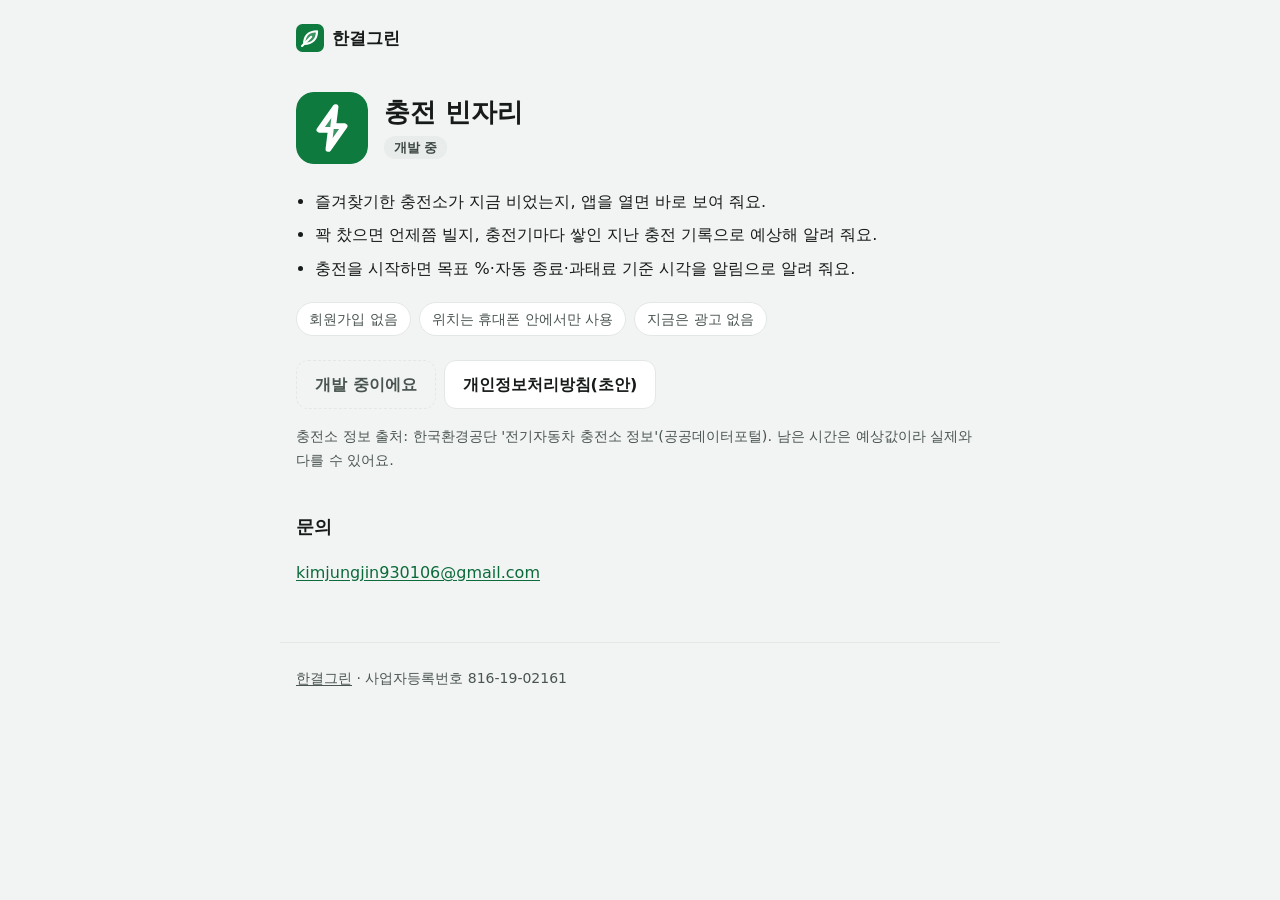
==== apps/ev/index.html @ 0e4de714 "한결그린 사이트 첫 게시: 앱 소개·개인정보처리방침·app-ads.txt 자리" ====
<!doctype html>
<html lang="ko">
<head>
<meta charset="utf-8">
<meta name="viewport" content="width=device-width, initial-scale=1">
<title>충전 빈자리 - 한결그린</title>
<meta name="description" content="충전 빈자리: 자주 가는 전기차 충전소가 지금 비었는지, 언제쯤 빌지 알려 주는 앱(개발 중).">
<meta name="format-detection" content="telephone=no">
<meta name="theme-color" content="#f2f4f3" media="(prefers-color-scheme: light)">
<meta name="theme-color" content="#0f1211" media="(prefers-color-scheme: dark)">
<link rel="icon" href="../../assets/favicon.svg" type="image/svg+xml">
<link rel="apple-touch-icon" href="../../assets/apple-touch-icon.png">
<link rel="stylesheet" href="../../assets/site.css">
</head>
<body>
<header class="site-head wrap">
  <a class="brand" href="../../">
    <svg viewBox="0 0 24 24" aria-hidden="true"><rect width="24" height="24" rx="5.5" fill="#0E7A3E"/><g fill="none" stroke="#fff" stroke-width="1.9" stroke-linecap="round" stroke-linejoin="round"><path d="M7 17C7 10.4 11 6.2 18 6.2C18 13 14 17 7 17z" fill="#fff" fill-opacity=".2"/><path d="M5.2 18.8L13 11"/></g></svg>
    한결그린
  </a>
</header>

<main class="wrap">
  <div class="app-head">
    <div class="app-icon"><svg viewBox="0 0 24 24" aria-hidden="true"><rect width="24" height="24" rx="5.5" fill="#0E7A3E"/><path d="M13.2 5L7.8 12.6h3.8L10.8 19l5.4-7.6h-3.8z" fill="#fff" fill-opacity=".2" stroke="#fff" stroke-width="1.9" stroke-linecap="round" stroke-linejoin="round"/></svg></div>
    <div>
      <h1>충전 빈자리</h1>
      <span class="badge badge-dev">개발 중</span>
    </div>
  </div>

  <ul class="points">
    <li>즐겨찾기한 충전소가 지금 비었는지, 앱을 열면 바로 보여 줘요.</li>
    <li>꽉 찼으면 언제쯤 빌지, 충전기마다 쌓인 지난 충전 기록으로 예상해 알려 줘요.</li>
    <li>충전을 시작하면 목표&nbsp;%·자동 종료·과태료 기준 시각을 알림으로 알려 줘요.</li>
  </ul>

  <ul class="facts" aria-label="특징">
    <li>회원가입 없음</li>
    <li>위치는 휴대폰 안에서만 사용</li>
    <li>지금은 광고 없음</li>
  </ul>

  <div class="actions">
    <span class="btn btn-off">개발 중이에요</span>
    <a class="btn" href="privacy.html">개인정보처리방침(초안)</a>
  </div>

  <p class="small">충전소 정보 출처: 한국환경공단 '전기자동차 충전소 정보'(공공데이터포털). 남은 시간은 예상값이라 실제와 다를 수 있어요.</p>

  <h2 class="section">문의</h2>
  <p><a href="mailto:kimjungjin930106@gmail.com">kimjungjin930106@gmail.com</a></p>
</main>

<footer class="site-foot wrap">
  <p><a href="../../">한결그린</a> · 사업자등록번호 816-19-02161</p>
</footer>
</body>
</html>
---- assets/site.css ----
/* 한결그린 사이트 공통 스타일. 외부 주소·쿠키·추적 없음. 색은 앱 1(뭘 버리세요)의 토큰과 같다. */

/* Pretendard Variable (SIL OFL 1.1, assets/fonts/LICENSE-Pretendard.txt).
   2MB라서 font-display: optional — 느린 첫 방문은 기기 글꼴로 바로 보이고, 받아 둔 뒤부터 Pretendard로 보인다.
   더 가볍게 하려면 이 @font-face 블록과 assets/fonts/ 폴더를 지우면 된다(기기 글꼴로 그대로 동작). */
@font-face {
  font-family: 'Pretendard Variable';
  font-weight: 45 920;
  font-style: normal;
  font-display: optional;
  src: url('fonts/PretendardVariable.woff2') format('woff2-variations'),
       url('fonts/PretendardVariable.woff2') format('woff2');
}

:root {
  --bg: #f2f4f3;
  --surface: #ffffff;
  --text: #161b19;
  --muted: #4a5550;
  --line: #e3e7e5;
  --accent: #0e7a3e;
  --accent-text: #0b6b3b;
  --accent-soft: #e4f4ea;
  --on-accent-soft: #0a5a2e;
  --neutral-soft: #e8ecea;
  --on-neutral-soft: #3d4843;
  --warn-soft: #fbf0db;
  --on-warn-soft: #6e4a00;
  --shadow: 0 1px 2px rgba(22, 27, 25, 0.06);
  --radius: 16px;
  --font: 'Pretendard Variable', Pretendard, -apple-system, BlinkMacSystemFont, system-ui,
    'Apple SD Gothic Neo', 'Noto Sans KR', 'Malgun Gothic', 'Segoe UI', sans-serif;
  color-scheme: light dark;
}

@media (prefers-color-scheme: dark) {
  :root {
    --bg: #0f1211;
    --surface: #191d1b;
    --text: #eef2f0;
    --muted: #a9b4af;
    --line: #2c3330;
    --accent: #4fcb82;
    --accent-text: #5fd08d;
    --accent-soft: #143222;
    --on-accent-soft: #8fe3b0;
    --neutral-soft: #242a27;
    --on-neutral-soft: #c3ccc8;
    --warn-soft: #2e2512;
    --on-warn-soft: #f0c872;
    --shadow: none;
  }
}

*, *::before, *::after { box-sizing: border-box; }
html { -webkit-text-size-adjust: 100%; text-size-adjust: 100%; }
body {
  margin: 0;
  background: var(--bg);
  color: var(--text);
  font-family: var(--font);
  font-size: 16px;
  line-height: 1.7;
  word-break: keep-all;
  overflow-wrap: anywhere;
}
img, svg { display: block; max-width: 100%; }
a { color: var(--accent-text); text-underline-offset: 2px; }
a:hover { text-decoration-thickness: 2px; }
:focus-visible { outline: 2px solid var(--accent); outline-offset: 2px; border-radius: 4px; }

.wrap { max-width: 720px; margin: 0 auto; padding: 0 16px; }

/* ── 머리·꼬리 ── */
.site-head { padding-top: 16px; padding-bottom: 8px; }
.brand {
  display: inline-flex; align-items: center; gap: 8px;
  color: var(--text); text-decoration: none; font-weight: 700; font-size: 1.05rem;
  min-height: 44px;
}
.brand svg { width: 28px; height: 28px; flex: none; }
.crumbs { margin: 0; font-size: 0.9rem; color: var(--muted); }
.crumbs a { color: var(--muted); }
.site-foot {
  margin-top: 56px; padding-top: 24px; padding-bottom: 40px; border-top: 1px solid var(--line);
  color: var(--muted); font-size: 0.875rem;
}
.site-foot p { margin: 0 0 4px; }
.site-foot a { color: var(--muted); }

/* ── 첫 화면 ── */
.hero { padding: 24px 0 8px; }
.hero h1 { font-size: 2rem; line-height: 1.25; margin: 0 0 8px; letter-spacing: -0.01em; }
.lead { font-size: 1.1rem; color: var(--muted); margin: 0; }

h2.section { font-size: 1.1rem; margin: 40px 0 12px; }

/* ── 앱 카드 ── */
.apps { list-style: none; margin: 0; padding: 0; display: grid; gap: 12px; }
.app-card {
  display: grid; grid-template-columns: 56px 1fr; gap: 14px; align-items: start;
  background: var(--surface); border: 1px solid var(--line); border-radius: var(--radius);
  padding: 16px; box-shadow: var(--shadow);
}
.app-icon { width: 56px; height: 56px; border-radius: 14px; overflow: hidden; }
.app-icon svg, .app-icon img { width: 100%; height: 100%; }
.app-card h3 { margin: 0; font-size: 1.1rem; line-height: 1.4; }
.app-card h3 a { color: var(--text); text-decoration: none; }
.app-card h3 a:hover { text-decoration: underline; }
.app-card p { margin: 4px 0 8px; color: var(--muted); }
.app-title { display: flex; flex-wrap: wrap; align-items: center; gap: 4px 8px; }
.links { display: flex; flex-wrap: wrap; gap: 4px 16px; margin: 0; padding: 0; list-style: none; font-size: 0.95rem; }
.links a { display: inline-block; padding: 4px 0; }

.badge {
  display: inline-block; font-size: 0.8rem; font-weight: 600; line-height: 1.5;
  padding: 2px 10px; border-radius: 999px; white-space: nowrap;
}
.badge-ready { background: var(--accent-soft); color: var(--on-accent-soft); }
.badge-dev { background: var(--neutral-soft); color: var(--on-neutral-soft); }
.badge-draft { background: var(--warn-soft); color: var(--on-warn-soft); }

/* ── 앱 소개 페이지 ── */
.app-head { display: flex; align-items: center; gap: 16px; padding: 24px 0 4px; }
.app-head .app-icon { width: 72px; height: 72px; border-radius: 18px; flex: none; }
.app-head h1 { font-size: 1.6rem; line-height: 1.3; margin: 0 0 4px; }
.points { margin: 20px 0 0; padding-left: 1.2em; }
.points li { margin: 6px 0; }
.facts { display: flex; flex-wrap: wrap; gap: 8px; list-style: none; padding: 0; margin: 20px 0 0; }
.facts li {
  background: var(--surface); border: 1px solid var(--line); border-radius: 999px;
  padding: 4px 12px; font-size: 0.9rem; color: var(--muted);
}
.actions { display: flex; flex-wrap: wrap; gap: 8px; margin: 24px 0 0; }
.btn {
  display: inline-flex; align-items: center; justify-content: center; gap: 8px;
  min-height: 48px; padding: 10px 18px; border-radius: 12px;
  font: inherit; font-weight: 600; text-decoration: none;
  background: var(--surface); color: var(--text); border: 1px solid var(--line);
}
.btn-primary { background: var(--accent); color: #fff; border-color: var(--accent); }
@media (prefers-color-scheme: dark) { .btn-primary { color: #04210f; } }
/* 아직 누를 수 없는 자리(출시 전 스토어 버튼). 링크가 아니라 span이라 눌리지 않는다 */
.btn-off { background: transparent; color: var(--muted); border-style: dashed; cursor: default; }

.shots {
  display: grid; grid-auto-flow: column; grid-auto-columns: 62%; gap: 12px;
  margin: 28px -16px 0; padding: 0 16px 8px;
  overflow-x: auto; scroll-snap-type: x mandatory; overscroll-behavior-x: contain;
  list-style: none;
}
.shots li { scroll-snap-align: start; }
.shots img {
  width: 100%; height: auto; aspect-ratio: 9 / 16;
  border-radius: 14px; border: 1px solid var(--line); background: var(--surface);
}
@media (min-width: 600px) {
  .shots { grid-auto-flow: row; grid-template-columns: repeat(3, 1fr); margin: 28px 0 0; padding: 0; overflow: visible; }
}

.small { font-size: 0.9rem; color: var(--muted); }

/* ── 문서(개인정보처리방침) ── */
.doc { padding-top: 16px; }
.doc h1 { font-size: 1.6rem; line-height: 1.3; margin: 8px 0 12px; }
.doc h2 { font-size: 1.15rem; margin: 36px 0 10px; padding-top: 20px; border-top: 1px solid var(--line); }
.doc p, .doc ul { margin: 0 0 12px; }
.doc ul { padding-left: 1.2em; }
.doc li { margin: 4px 0; }
.doc .date { color: var(--muted); }
.table-wrap { overflow-x: auto; margin: 0 0 12px; }
.doc table { width: 100%; border-collapse: collapse; background: var(--surface); border-radius: 12px; overflow: hidden; }
.doc th, .doc td { text-align: left; vertical-align: top; padding: 10px 12px; border-bottom: 1px solid var(--line); }
.doc th { font-weight: 600; color: var(--muted); }
.doc th[scope='row'] { width: 34%; }
.doc td:first-child:not(:last-child) { width: 62%; }
.doc tr:last-child th, .doc tr:last-child td { border-bottom: 0; }

.note {
  background: var(--warn-soft); color: var(--on-warn-soft);
  border-radius: 12px; padding: 12px 14px; margin: 0 0 16px;
}
.note strong { font-weight: 700; }

/* ── 404 ── */
.center { text-align: center; padding-top: 64px; padding-bottom: 16px; }
.center h1 { font-size: 1.5rem; margin: 0 0 8px; }
.center .actions { justify-content: center; }

@media (prefers-reduced-motion: no-preference) {
  html { scroll-behavior: smooth; }
}
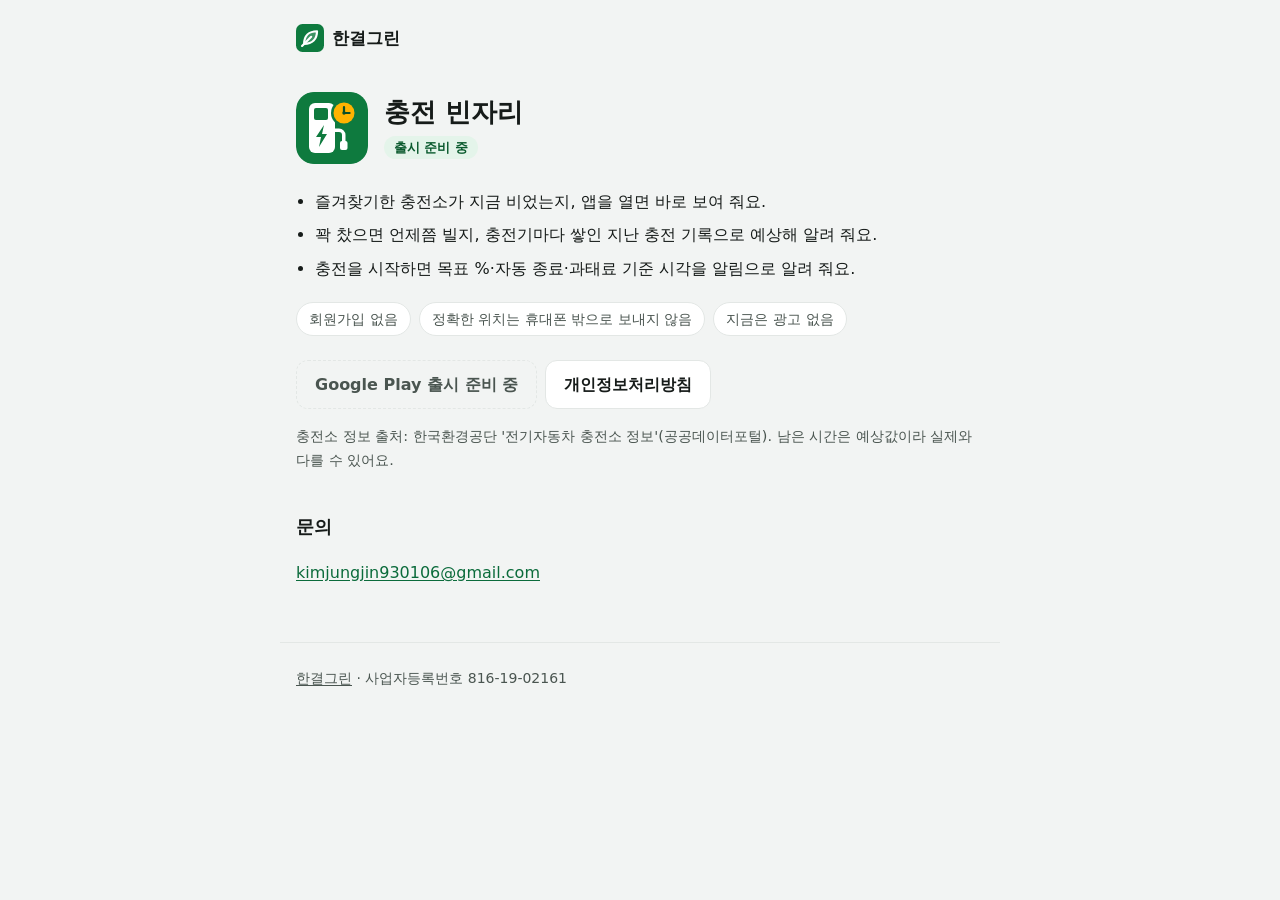
==== commit a0600c02: "충전 빈자리: 개인정보처리방침 확정본(시행 2026-10-15)·소개 페이지 갱신 Co-Authored-By: Claude Opus 5.5 <noreply@anthropic.com" ====
--- a/apps/ev/index.html
+++ b/apps/ev/index.html
@@ -4,7 +4,7 @@
 <meta charset="utf-8">
 <meta name="viewport" content="width=device-width, initial-scale=1">
 <title>충전 빈자리 - 한결그린</title>
-<meta name="description" content="충전 빈자리: 자주 가는 전기차 충전소가 지금 비었는지, 언제쯤 빌지 알려 주는 앱(개발 중).">
+<meta name="description" content="충전 빈자리: 자주 가는 전기차 충전소가 지금 비었는지, 꽉 찼으면 언제쯤 빌지 알려 주는 앱.">
 <meta name="format-detection" content="telephone=no">
 <meta name="theme-color" content="#f2f4f3" media="(prefers-color-scheme: light)">
 <meta name="theme-color" content="#0f1211" media="(prefers-color-scheme: dark)">
@@ -22,10 +22,10 @@
 
 <main class="wrap">
   <div class="app-head">
-    <div class="app-icon"><svg viewBox="0 0 24 24" aria-hidden="true"><rect width="24" height="24" rx="5.5" fill="#0E7A3E"/><path d="M13.2 5L7.8 12.6h3.8L10.8 19l5.4-7.6h-3.8z" fill="#fff" fill-opacity=".2" stroke="#fff" stroke-width="1.9" stroke-linecap="round" stroke-linejoin="round"/></svg></div>
+    <div class="app-icon"><svg viewBox="18 18 72 72" aria-hidden="true"><rect x="18" y="18" width="72" height="72" rx="16.5" fill="#0E7A3E"/><path d="M37,29H51A6,6,0,0,1,57,35V73A6,6,0,0,1,51,79H37A6,6,0,0,1,31,73V35A6,6,0,0,1,37,29Z" fill="#FFFFFF"/><path d="M38,34H48A2,2,0,0,1,50,36V44A2,2,0,0,1,48,46H38A2,2,0,0,1,36,44V36A2,2,0,0,1,38,34Z" fill="#0E7A3E"/><path d="M46,51L38,63L43,63L41,73L49,60L44,60Z" fill="#0E7A3E"/><path d="M56,54.5H61A6.5,6.5,0,0,1,67.5,61V68H64V61A3,3,0,0,0,61,58H56Z" fill="#FFFFFF"/><path d="M64,67H67.5A2,2,0,0,1,69.5,69V74A2,2,0,0,1,67.5,76H64A2,2,0,0,1,62,74V69A2,2,0,0,1,64,67Z" fill="#FFFFFF"/><path d="M53,39A13,13,0,1,0,79,39A13,13,0,1,0,53,39Z" fill="#0E7A3E"/><path d="M55.5,39A10.5,10.5,0,1,0,76.5,39A10.5,10.5,0,1,0,55.5,39Z" fill="#FFB300"/><path d="M64.9,33A1.1,1.1,0,0,1,67.1,33V39H64.9Z" fill="#0B4F29"/><path d="M66,37.9H71.6A1.1,1.1,0,0,1,71.6,40.1H66Z" fill="#0B4F29"/><path d="M64.3,39A1.7,1.7,0,1,0,67.7,39A1.7,1.7,0,1,0,64.3,39Z" fill="#0B4F29"/></svg></div>
     <div>
       <h1>충전 빈자리</h1>
-      <span class="badge badge-dev">개발 중</span>
+      <span class="badge badge-ready">출시 준비 중</span>
     </div>
   </div>
 
@@ -37,13 +37,16 @@
 
   <ul class="facts" aria-label="특징">
     <li>회원가입 없음</li>
-    <li>위치는 휴대폰 안에서만 사용</li>
+    <li>정확한 위치는 휴대폰 밖으로 보내지 않음</li>
     <li>지금은 광고 없음</li>
   </ul>
 
   <div class="actions">
-    <span class="btn btn-off">개발 중이에요</span>
-    <a class="btn" href="privacy.html">개인정보처리방침(초안)</a>
+    <!-- 출시 후: 아래 span을 이 링크로 바꾼다
+    <a class="btn btn-primary" href="https://play.google.com/store/apps/details?id=kr.hangyeolgreen.evspot">Google Play에서 받기</a>
+    -->
+    <span class="btn btn-off">Google Play 출시 준비 중</span>
+    <a class="btn" href="privacy.html">개인정보처리방침</a>
   </div>
 
   <p class="small">충전소 정보 출처: 한국환경공단 '전기자동차 충전소 정보'(공공데이터포털). 남은 시간은 예상값이라 실제와 다를 수 있어요.</p>
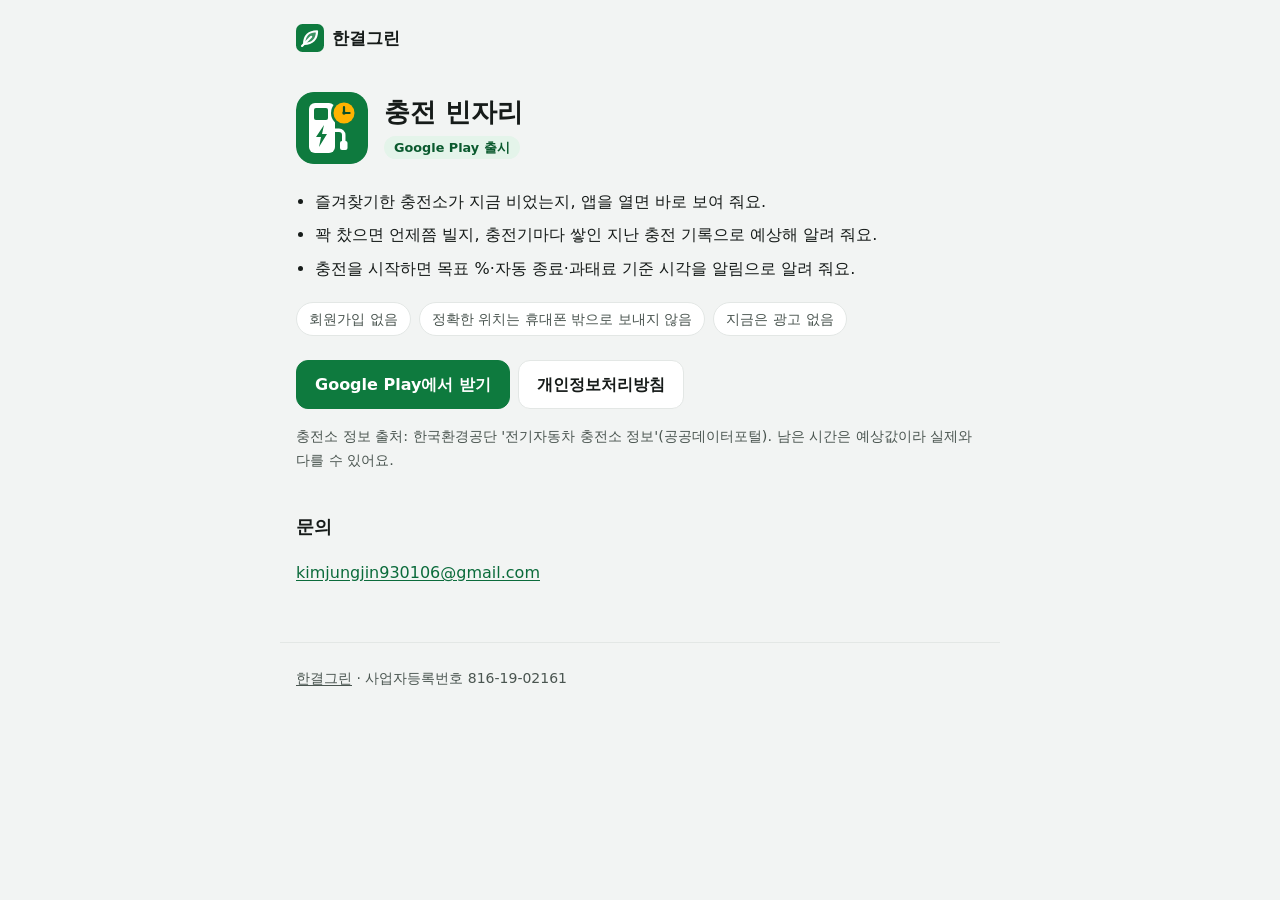
==== commit ef1fd06a: "두 앱 Google Play 출시: 받기 버튼·출시 배지 Co-Authored-By: Claude Opus 5.5 <noreply@anthropic.com>" ====
--- a/apps/ev/index.html
+++ b/apps/ev/index.html
@@ -25,7 +25,7 @@
     <div class="app-icon"><svg viewBox="18 18 72 72" aria-hidden="true"><rect x="18" y="18" width="72" height="72" rx="16.5" fill="#0E7A3E"/><path d="M37,29H51A6,6,0,0,1,57,35V73A6,6,0,0,1,51,79H37A6,6,0,0,1,31,73V35A6,6,0,0,1,37,29Z" fill="#FFFFFF"/><path d="M38,34H48A2,2,0,0,1,50,36V44A2,2,0,0,1,48,46H38A2,2,0,0,1,36,44V36A2,2,0,0,1,38,34Z" fill="#0E7A3E"/><path d="M46,51L38,63L43,63L41,73L49,60L44,60Z" fill="#0E7A3E"/><path d="M56,54.5H61A6.5,6.5,0,0,1,67.5,61V68H64V61A3,3,0,0,0,61,58H56Z" fill="#FFFFFF"/><path d="M64,67H67.5A2,2,0,0,1,69.5,69V74A2,2,0,0,1,67.5,76H64A2,2,0,0,1,62,74V69A2,2,0,0,1,64,67Z" fill="#FFFFFF"/><path d="M53,39A13,13,0,1,0,79,39A13,13,0,1,0,53,39Z" fill="#0E7A3E"/><path d="M55.5,39A10.5,10.5,0,1,0,76.5,39A10.5,10.5,0,1,0,55.5,39Z" fill="#FFB300"/><path d="M64.9,33A1.1,1.1,0,0,1,67.1,33V39H64.9Z" fill="#0B4F29"/><path d="M66,37.9H71.6A1.1,1.1,0,0,1,71.6,40.1H66Z" fill="#0B4F29"/><path d="M64.3,39A1.7,1.7,0,1,0,67.7,39A1.7,1.7,0,1,0,64.3,39Z" fill="#0B4F29"/></svg></div>
     <div>
       <h1>충전 빈자리</h1>
-      <span class="badge badge-ready">출시 준비 중</span>
+      <span class="badge badge-ready">Google Play 출시</span>
     </div>
   </div>
 
@@ -42,10 +42,7 @@
   </ul>
 
   <div class="actions">
-    <!-- 출시 후: 아래 span을 이 링크로 바꾼다
     <a class="btn btn-primary" href="https://play.google.com/store/apps/details?id=kr.hangyeolgreen.evspot">Google Play에서 받기</a>
-    -->
-    <span class="btn btn-off">Google Play 출시 준비 중</span>
     <a class="btn" href="privacy.html">개인정보처리방침</a>
   </div>
 
